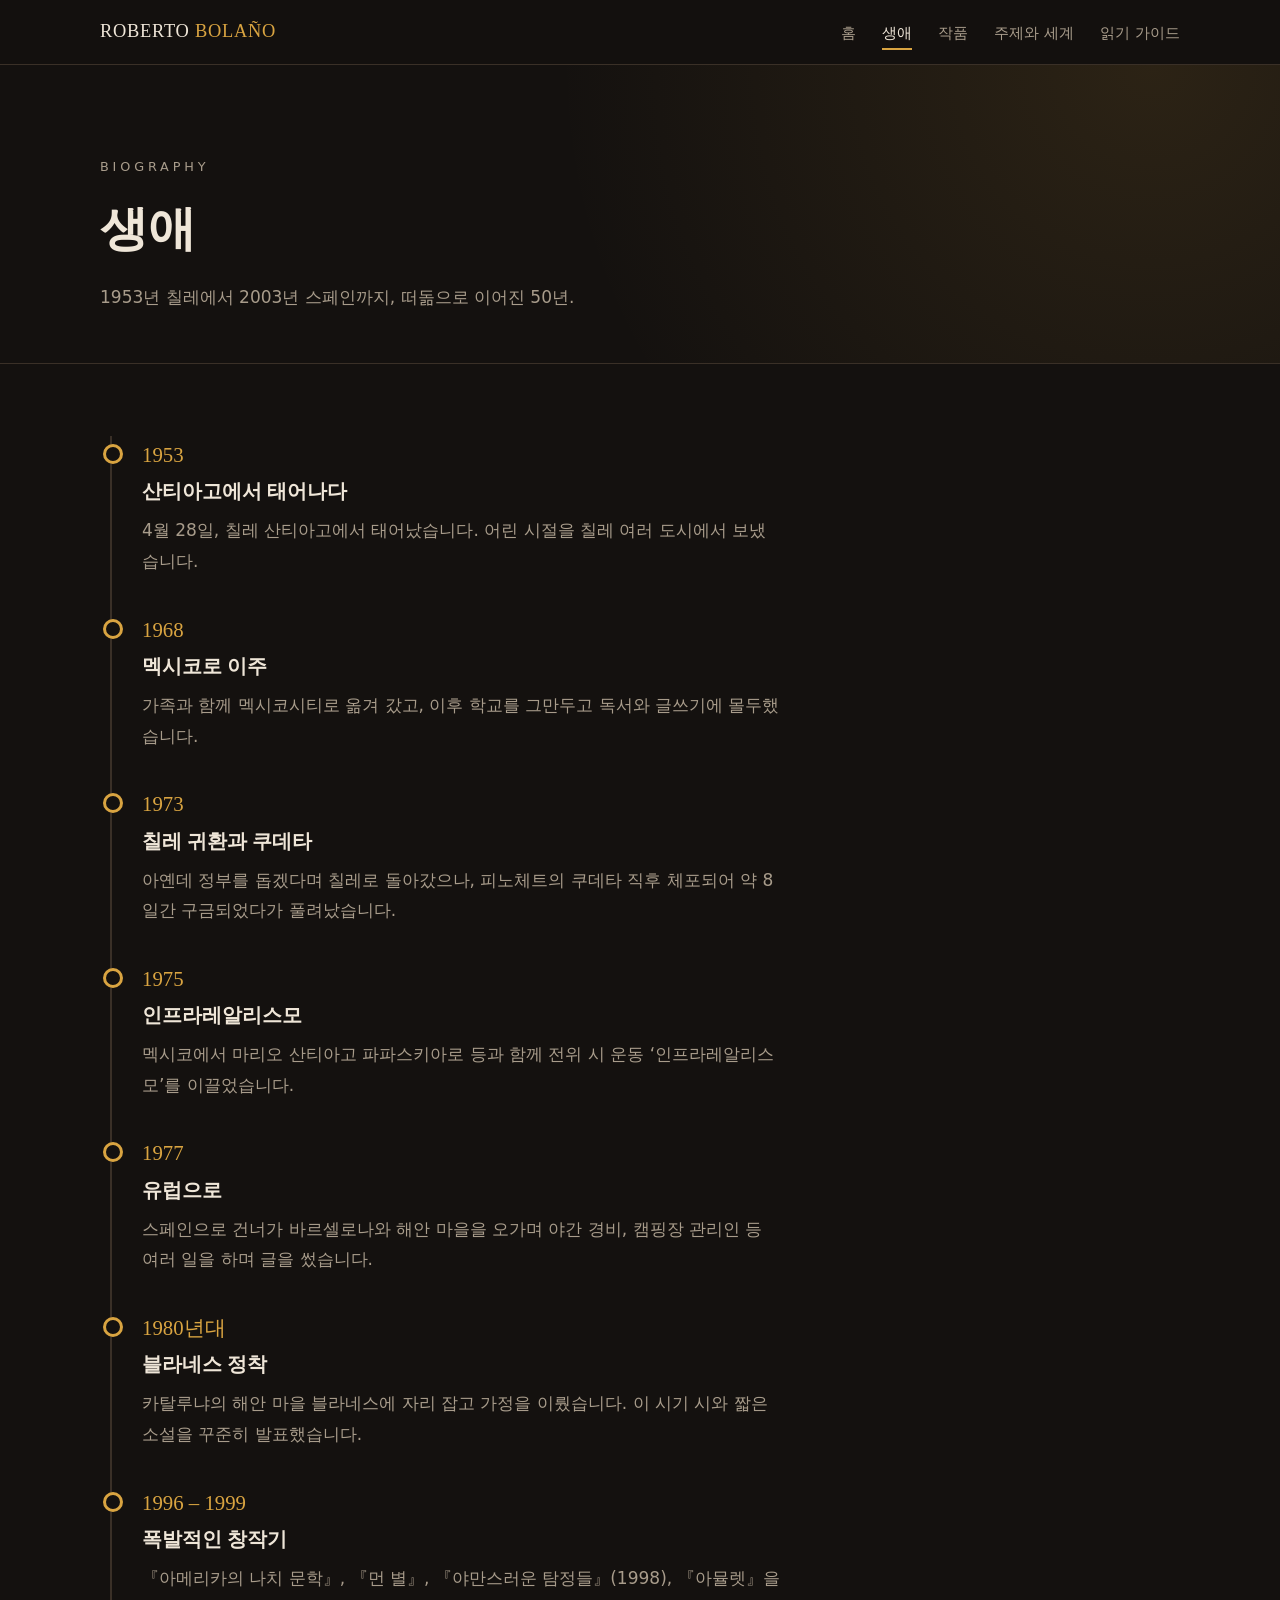
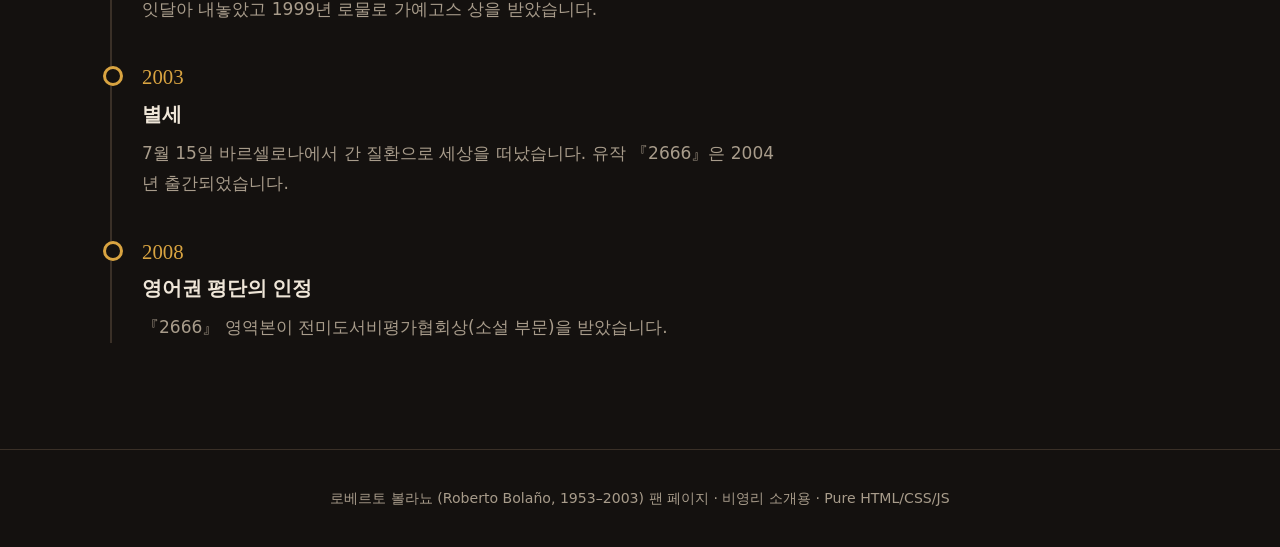
==== biography.html @ 1f22a6a5 "testyh_test_1" ====
<!DOCTYPE html>
<html lang="ko">
<head>
<meta charset="UTF-8">
<meta name="viewport" content="width=device-width, initial-scale=1">
<title>생애 | 로베르토 볼라뇨</title>
<meta name="description" content="로베르토 볼라뇨의 생애 연표">
<link rel="stylesheet" href="style.css">
</head>
<body>
<header class="site"><div class="wrap">
<a class="logo" href="index.html">ROBERTO <span>BOLAÑO</span></a>
<button class="burger" aria-label="메뉴">☰ 메뉴</button>
<nav><ul>
<li><a href="index.html">홈</a></li>
<li><a href="biography.html" class="active">생애</a></li>
<li><a href="works.html">작품</a></li>
<li><a href="themes.html">주제와 세계</a></li>
<li><a href="guide.html">읽기 가이드</a></li>
</ul></nav></div></header>

<div class="page-title"><div class="wrap"><p class="eyebrow">Biography</p><h1>생애</h1><p>1953년 칠레에서 2003년 스페인까지, 떠돎으로 이어진 50년.</p></div></div>
<section><div class="wrap"><div class="timeline">
<div class="tl-item"><div class="tl-year">1953</div><h3>산티아고에서 태어나다</h3><p>4월 28일, 칠레 산티아고에서 태어났습니다. 어린 시절을 칠레 여러 도시에서 보냈습니다.</p></div>
<div class="tl-item"><div class="tl-year">1968</div><h3>멕시코로 이주</h3><p>가족과 함께 멕시코시티로 옮겨 갔고, 이후 학교를 그만두고 독서와 글쓰기에 몰두했습니다.</p></div>
<div class="tl-item"><div class="tl-year">1973</div><h3>칠레 귀환과 쿠데타</h3><p>아옌데 정부를 돕겠다며 칠레로 돌아갔으나, 피노체트의 쿠데타 직후 체포되어 약 8일간 구금되었다가 풀려났습니다.</p></div>
<div class="tl-item"><div class="tl-year">1975</div><h3>인프라레알리스모</h3><p>멕시코에서 마리오 산티아고 파파스키아로 등과 함께 전위 시 운동 ‘인프라레알리스모’를 이끌었습니다.</p></div>
<div class="tl-item"><div class="tl-year">1977</div><h3>유럽으로</h3><p>스페인으로 건너가 바르셀로나와 해안 마을을 오가며 야간 경비, 캠핑장 관리인 등 여러 일을 하며 글을 썼습니다.</p></div>
<div class="tl-item"><div class="tl-year">1980년대</div><h3>블라네스 정착</h3><p>카탈루냐의 해안 마을 블라네스에 자리 잡고 가정을 이뤘습니다. 이 시기 시와 짧은 소설을 꾸준히 발표했습니다.</p></div>
<div class="tl-item"><div class="tl-year">1996 – 1999</div><h3>폭발적인 창작기</h3><p>『아메리카의 나치 문학』, 『먼 별』, 『야만스러운 탐정들』(1998), 『아뮬렛』을 잇달아 내놓았고 1999년 로물로 가예고스 상을 받았습니다.</p></div>
<div class="tl-item"><div class="tl-year">2003</div><h3>별세</h3><p>7월 15일 바르셀로나에서 간 질환으로 세상을 떠났습니다. 유작 『2666』은 2004년 출간되었습니다.</p></div>
<div class="tl-item"><div class="tl-year">2008</div><h3>영어권 평단의 인정</h3><p>『2666』 영역본이 전미도서비평가협회상(소설 부문)을 받았습니다.</p></div>
</div></div></section>

<footer><div class="wrap">로베르토 볼라뇨 (Roberto Bolaño, 1953–2003) 팬 페이지 · 비영리 소개용 · Pure HTML/CSS/JS</div></footer>
<button id="toTop" aria-label="맨 위로">↑</button>
<script src="script.js"></script>
</body></html>
---- style.css ----
:root{
  --bg:#14110f; --bg2:#1d1814; --card:#241e19; --ink:#efe6d8; --muted:#a89c8b;
  --accent:#d9a441; --accent2:#b5502f; --line:#3a3027;
  --serif:"Noto Serif KR","Batang","Georgia",serif; --sans:"Malgun Gothic","Segoe UI",system-ui,sans-serif;
}
*{box-sizing:border-box;margin:0;padding:0}
html{scroll-behavior:smooth}
body{background:var(--bg);color:var(--ink);font-family:var(--sans);line-height:1.8;font-size:17px}
a{color:var(--accent);text-decoration:none}
a:hover{text-decoration:underline}
img{max-width:100%}
.wrap{width:min(1080px,92%);margin:0 auto}

/* header */
header.site{position:sticky;top:0;z-index:50;background:rgba(20,17,15,.92);backdrop-filter:blur(8px);border-bottom:1px solid var(--line)}
header.site .wrap{display:flex;align-items:center;justify-content:space-between;height:64px}
.logo{font-family:var(--serif);font-size:1.15rem;color:var(--ink);letter-spacing:.04em}
.logo span{color:var(--accent)}
nav ul{list-style:none;display:flex;gap:26px}
nav a{color:var(--muted);font-size:.95rem;padding:6px 0;border-bottom:2px solid transparent}
nav a:hover,nav a.active{color:var(--ink);border-color:var(--accent);text-decoration:none}
.burger{display:none;background:none;border:1px solid var(--line);color:var(--ink);padding:6px 12px;border-radius:6px;font-size:1rem;cursor:pointer}

/* hero */
.hero{padding:110px 0 90px;background:
  radial-gradient(circle at 80% 20%,rgba(217,164,65,.14),transparent 45%),
  radial-gradient(circle at 10% 90%,rgba(181,80,47,.16),transparent 40%);
  border-bottom:1px solid var(--line)}
.eyebrow{color:var(--accent);letter-spacing:.3em;font-size:.8rem;text-transform:uppercase}
.hero h1{font-family:var(--serif);font-size:clamp(2.4rem,7vw,4.6rem);line-height:1.15;margin:14px 0 20px;font-weight:700}
.hero p.lead{max-width:640px;color:var(--muted);font-size:1.1rem}
.btns{margin-top:32px;display:flex;gap:14px;flex-wrap:wrap}
.btn{display:inline-block;padding:12px 26px;border-radius:999px;border:1px solid var(--accent);color:var(--accent);font-size:.95rem;transition:.25s}
.btn:hover{background:var(--accent);color:#1a1410;text-decoration:none}
.btn.fill{background:var(--accent);color:#1a1410}
.btn.fill:hover{background:transparent;color:var(--accent)}

/* sections */
section{padding:72px 0}
section.alt{background:var(--bg2);border-block:1px solid var(--line)}
h2{font-family:var(--serif);font-size:clamp(1.6rem,4vw,2.2rem);margin-bottom:10px}
h2::after{content:"";display:block;width:48px;height:3px;background:var(--accent);margin-top:12px}
.sub{color:var(--muted);margin:14px 0 36px;max-width:680px}
h3{font-family:var(--serif);font-size:1.25rem;margin-bottom:6px}
.grid{display:grid;gap:22px;grid-template-columns:repeat(auto-fill,minmax(250px,1fr))}
.card{background:var(--card);border:1px solid var(--line);border-radius:12px;padding:26px;transition:.3s}
.card:hover{transform:translateY(-4px);border-color:var(--accent)}
.card p{color:var(--muted);font-size:.95rem}
.tag{display:inline-block;font-size:.75rem;padding:2px 10px;border:1px solid var(--line);border-radius:999px;color:var(--accent);margin-bottom:10px}
.facts{display:grid;grid-template-columns:repeat(auto-fit,minmax(180px,1fr));gap:18px;margin-top:10px}
.fact{border-left:3px solid var(--accent);padding:4px 16px}
.fact b{display:block;font-family:var(--serif);font-size:1.5rem}
.fact span{color:var(--muted);font-size:.88rem}
.page-title{padding:80px 0 50px;border-bottom:1px solid var(--line);background:radial-gradient(circle at 90% 0,rgba(217,164,65,.12),transparent 50%)}
.page-title h1{font-family:var(--serif);font-size:clamp(2rem,5vw,3rem);margin-top:8px}
.page-title p{color:var(--muted);max-width:640px;margin-top:10px}
.prose p{margin-bottom:18px;max-width:720px}
blockquote{border-left:3px solid var(--accent2);padding:6px 20px;margin:24px 0;font-family:var(--serif);font-size:1.15rem;color:var(--ink);max-width:720px}
blockquote cite{display:block;color:var(--muted);font-size:.85rem;margin-top:6px;font-style:normal}

/* timeline */
.timeline{position:relative;margin-left:10px;border-left:2px solid var(--line);padding-left:30px}
.tl-item{position:relative;margin-bottom:34px;opacity:0;transform:translateX(-14px);transition:.6s}
.tl-item.show{opacity:1;transform:none}
.tl-item::before{content:"";position:absolute;left:-39px;top:8px;width:14px;height:14px;border-radius:50%;background:var(--bg);border:3px solid var(--accent)}
.tl-year{font-family:var(--serif);color:var(--accent);font-size:1.3rem}
.tl-item p{color:var(--muted);max-width:640px}

/* filter + works */
.filters{display:flex;gap:10px;flex-wrap:wrap;margin-bottom:28px}
.filters button{background:none;border:1px solid var(--line);color:var(--muted);padding:8px 18px;border-radius:999px;cursor:pointer;font-family:inherit;font-size:.9rem;transition:.2s}
.filters button:hover{color:var(--ink)}
.filters button.on{background:var(--accent);color:#1a1410;border-color:var(--accent)}
.work{display:flex;gap:18px}
.work .yr{font-family:var(--serif);font-size:1.6rem;color:var(--accent);min-width:64px}
.work.hide{display:none}
.search{width:100%;max-width:360px;padding:10px 16px;border-radius:999px;border:1px solid var(--line);background:var(--card);color:var(--ink);font-family:inherit;margin-bottom:20px}
.search:focus{outline:2px solid var(--accent)}

/* quiz */
.quiz{background:var(--card);border:1px solid var(--line);border-radius:14px;padding:34px;max-width:680px}
.quiz .q{font-family:var(--serif);font-size:1.25rem;margin-bottom:18px}
.opt{display:block;width:100%;text-align:left;background:var(--bg2);border:1px solid var(--line);color:var(--ink);padding:14px 18px;border-radius:10px;margin-bottom:10px;cursor:pointer;font-family:inherit;font-size:1rem;transition:.2s}
.opt:hover{border-color:var(--accent);transform:translateX(4px)}
.progress{height:4px;background:var(--line);border-radius:4px;margin-bottom:24px;overflow:hidden}
.progress i{display:block;height:100%;background:var(--accent);width:0;transition:.4s}
.result h3{font-size:1.6rem;color:var(--accent)}

/* accordion */
details{background:var(--card);border:1px solid var(--line);border-radius:10px;padding:16px 22px;margin-bottom:12px}
summary{cursor:pointer;font-family:var(--serif);font-size:1.1rem}
details[open] summary{color:var(--accent);margin-bottom:10px}
details p{color:var(--muted)}

footer{border-top:1px solid var(--line);padding:36px 0;color:var(--muted);font-size:.88rem;text-align:center}
.reveal{opacity:0;transform:translateY(20px);transition:.7s}
.reveal.show{opacity:1;transform:none}
#toTop{position:fixed;right:20px;bottom:20px;width:44px;height:44px;border-radius:50%;border:1px solid var(--accent);background:var(--bg);color:var(--accent);cursor:pointer;opacity:0;pointer-events:none;transition:.3s}
#toTop.on{opacity:1;pointer-events:auto}

@media(max-width:760px){
  .burger{display:block}
  nav{position:absolute;top:64px;left:0;right:0;background:var(--bg);border-bottom:1px solid var(--line);display:none}
  nav.open{display:block}
  nav ul{flex-direction:column;gap:0;padding:10px 4%}
  nav a{display:block;padding:12px 0}
  .hero{padding:70px 0 60px}
}
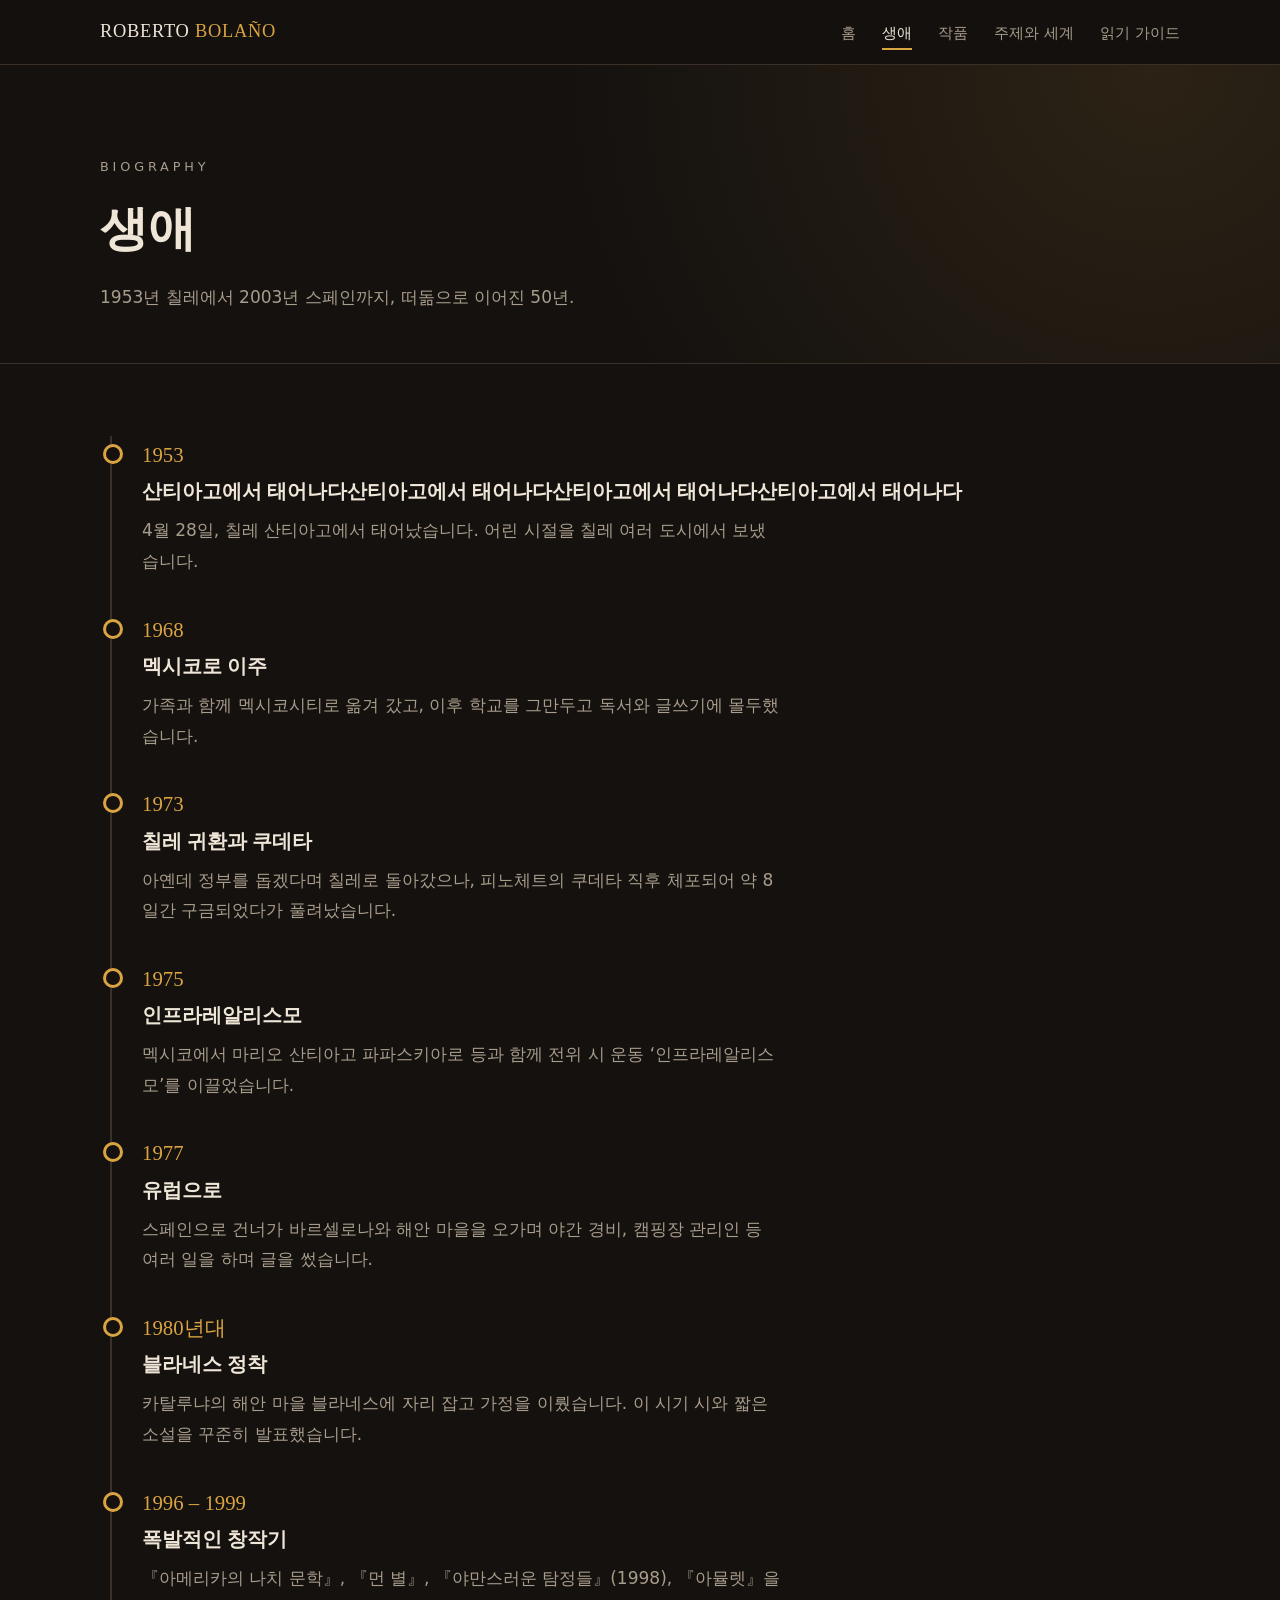
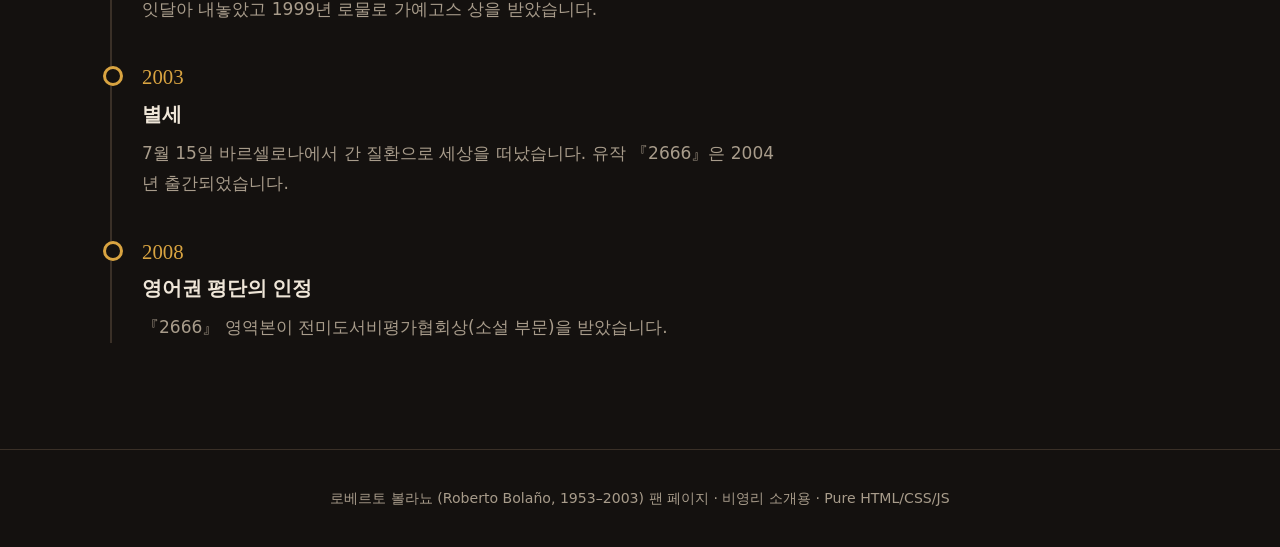
==== commit c9211c43: "test_2" ====
--- a/biography.html
+++ b/biography.html
@@ -21,7 +21,7 @@
 
 <div class="page-title"><div class="wrap"><p class="eyebrow">Biography</p><h1>생애</h1><p>1953년 칠레에서 2003년 스페인까지, 떠돎으로 이어진 50년.</p></div></div>
 <section><div class="wrap"><div class="timeline">
-<div class="tl-item"><div class="tl-year">1953</div><h3>산티아고에서 태어나다</h3><p>4월 28일, 칠레 산티아고에서 태어났습니다. 어린 시절을 칠레 여러 도시에서 보냈습니다.</p></div>
+<div class="tl-item"><div class="tl-year">1953</div><h3>산티아고에서 태어나다산티아고에서 태어나다산티아고에서 태어나다산티아고에서 태어나다</h3><p>4월 28일, 칠레 산티아고에서 태어났습니다. 어린 시절을 칠레 여러 도시에서 보냈습니다.</p></div>
 <div class="tl-item"><div class="tl-year">1968</div><h3>멕시코로 이주</h3><p>가족과 함께 멕시코시티로 옮겨 갔고, 이후 학교를 그만두고 독서와 글쓰기에 몰두했습니다.</p></div>
 <div class="tl-item"><div class="tl-year">1973</div><h3>칠레 귀환과 쿠데타</h3><p>아옌데 정부를 돕겠다며 칠레로 돌아갔으나, 피노체트의 쿠데타 직후 체포되어 약 8일간 구금되었다가 풀려났습니다.</p></div>
 <div class="tl-item"><div class="tl-year">1975</div><h3>인프라레알리스모</h3><p>멕시코에서 마리오 산티아고 파파스키아로 등과 함께 전위 시 운동 ‘인프라레알리스모’를 이끌었습니다.</p></div>
